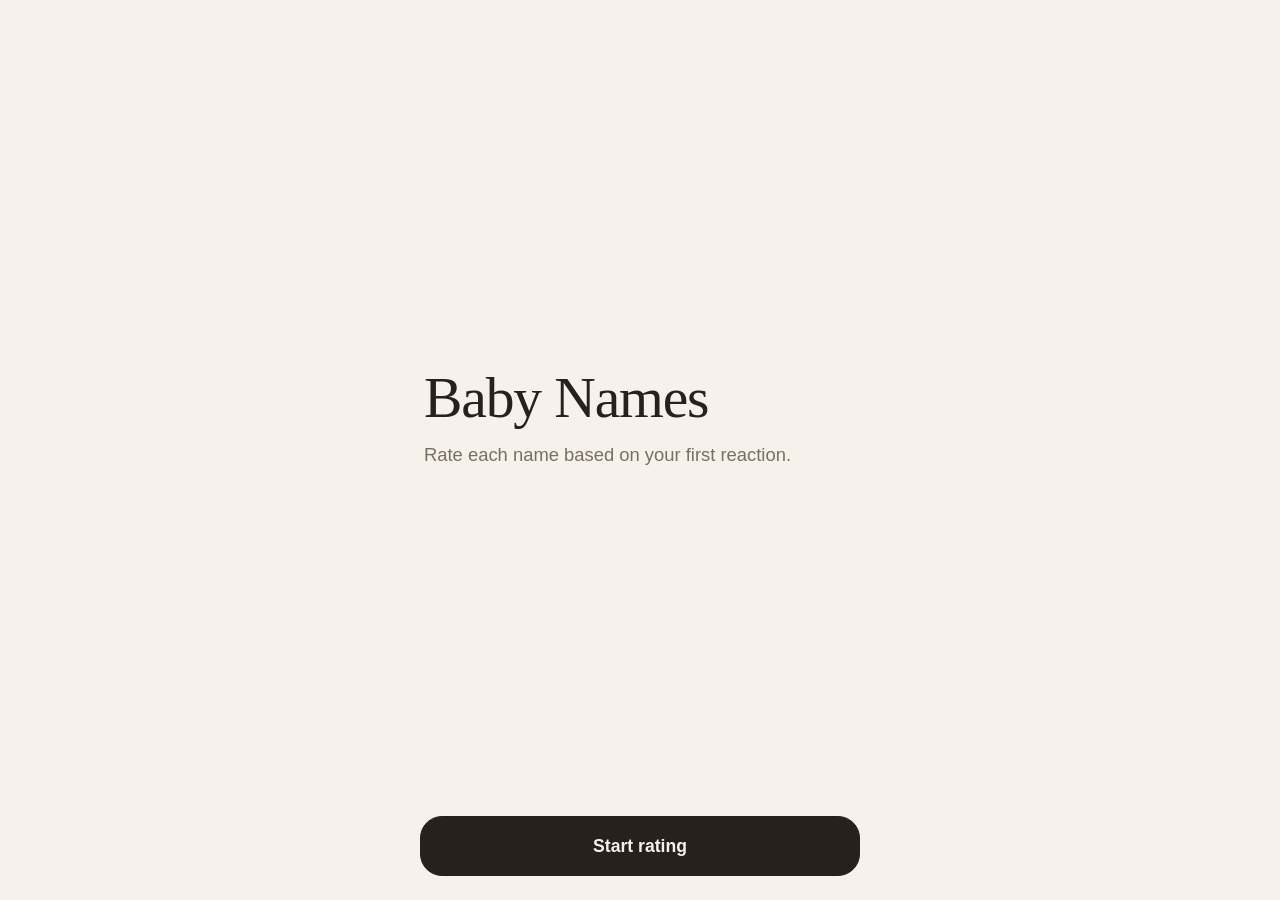
==== index.html @ f1b8fdba "Baby name rating app Co-Authored-By: Claude Opus 5.5 <noreply@anthropic.com>" ====
<!doctype html>
<html lang="en">
<head>
  <meta charset="utf-8">
  <meta name="viewport" content="width=device-width, initial-scale=1, viewport-fit=cover">
  <meta name="theme-color" content="#f6f1ea" media="(prefers-color-scheme: light)">
  <meta name="theme-color" content="#1a1714" media="(prefers-color-scheme: dark)">
  <meta name="robots" content="noindex">
  <title>Baby Names</title>
  <link rel="icon" href="data:image/svg+xml,%3Csvg xmlns='http://www.w3.org/2000/svg' viewBox='0 0 100 100'%3E%3Ccircle cx='50' cy='50' r='46' fill='%23c06a4a'/%3E%3C/svg%3E">
  <link rel="stylesheet" href="style.css">
</head>
<body>
  <main>
    <!-- Start -->
    <section id="screen-start" class="screen screen-start">
      <div class="start-inner">
        <h1 class="title">Baby Names</h1>
        <p class="lede">Rate each name based on your first reaction.</p>
        <p id="start-progress" class="muted" hidden></p>
      </div>
      <div class="actions">
        <button id="btn-start" class="btn btn-primary" type="button">Start rating</button>
        <button id="btn-continue" class="btn btn-primary" type="button" hidden>Continue</button>
        <button id="btn-restart" class="btn btn-quiet" type="button" hidden>Start again</button>
      </div>
    </section>

    <!-- Rating -->
    <section id="screen-rate" class="screen screen-rate" hidden>
      <header class="topbar">
        <button id="btn-back" class="link-btn" type="button">‹ Back</button>
        <span id="progress-text" class="progress-text" aria-live="polite"></span>
        <button id="btn-fwd" class="link-btn" type="button">Next ›</button>
      </header>
      <div class="progress" aria-hidden="true"><div id="progress-bar" class="progress-bar"></div></div>

      <div class="name-wrap">
        <h2 id="current-name" class="name"></h2>
      </div>

      <div class="choices" role="group" aria-label="Your rating">
        <button class="choice choice-like" type="button" data-rating="Like" aria-pressed="false">
          <span class="emoji" aria-hidden="true">❤️</span> Like
        </button>
        <button class="choice choice-meh" type="button" data-rating="Meh" aria-pressed="false">
          <span class="emoji" aria-hidden="true">😐</span> Meh
        </button>
        <button class="choice choice-nope" type="button" data-rating="Don't like" aria-pressed="false">
          <span class="emoji" aria-hidden="true">❌</span> Don’t like
        </button>
      </div>
    </section>

    <!-- Done -->
    <section id="screen-done" class="screen screen-done" hidden>
      <div class="done-inner">
        <h1 class="title">All done!</h1>
        <p id="done-count" class="lede"></p>
        <ul class="tally">
          <li><span aria-hidden="true">❤️</span> <strong id="tally-like">0</strong> Like</li>
          <li><span aria-hidden="true">😐</span> <strong id="tally-meh">0</strong> Meh</li>
          <li><span aria-hidden="true">❌</span> <strong id="tally-nope">0</strong> Don’t like</li>
        </ul>
      </div>
      <div class="actions">
        <button id="btn-download" class="btn btn-primary" type="button">Download CSV</button>
        <button id="btn-copy" class="btn" type="button">Copy results</button>
        <button id="btn-review" class="btn" type="button">Review ratings</button>
        <button id="btn-restart-done" class="btn btn-quiet" type="button">Start again</button>
      </div>
    </section>

    <!-- Review -->
    <section id="screen-review" class="screen screen-review" hidden>
      <header class="review-head">
        <h1 class="review-title">Your ratings</h1>
        <button id="btn-review-done" class="link-btn" type="button">Done</button>
      </header>
      <div id="filters" class="filters" role="group" aria-label="Filter"></div>
      <ul id="review-list" class="review-list"></ul>
    </section>
  </main>

  <script src="names.js"></script>
  <script src="app.js"></script>
</body>
</html>
---- style.css ----
:root {
  --bg: #f6f1ea;
  --surface: #fffcf8;
  --ink: #26211d;
  --muted: #7a6e64;
  --line: #e4dacd;
  --accent: #c06a4a;

  --like: #2f7a55;
  --like-soft: #e2efe6;
  --meh: #94650f;
  --meh-soft: #f4ead4;
  --nope: #b0432d;
  --nope-soft: #f5e0d9;

  --radius: 22px;
  --serif: ui-serif, "New York", "Iowan Old Style", "Palatino Linotype", Palatino, Georgia, serif;
  --sans: ui-sans-serif, -apple-system, BlinkMacSystemFont, "Segoe UI", Roboto, "Helvetica Neue", Arial, sans-serif;
  color-scheme: light dark;
}

@media (prefers-color-scheme: dark) {
  :root {
    --bg: #1a1714;
    --surface: #24201c;
    --ink: #f3ece4;
    --muted: #a99d92;
    --line: #3a332d;
    --accent: #e08b69;

    --like: #79c99c;
    --like-soft: #1f3328;
    --meh: #e2b55c;
    --meh-soft: #362b17;
    --nope: #ec8a74;
    --nope-soft: #3b221c;
  }
}

*, *::before, *::after { box-sizing: border-box; }

html, body { margin: 0; height: 100%; }

body {
  background: var(--bg);
  color: var(--ink);
  font-family: var(--sans);
  font-size: 17px;
  line-height: 1.4;
  -webkit-font-smoothing: antialiased;
  -webkit-tap-highlight-color: transparent;
}

button {
  font: inherit;
  color: inherit;
  cursor: pointer;
  touch-action: manipulation;
}

button:focus-visible {
  outline: 3px solid var(--accent);
  outline-offset: 3px;
}

[hidden] { display: none !important; }

/* ---------- Screens ---------- */

.screen {
  display: flex;
  flex-direction: column;
  min-height: 100vh;
  min-height: 100dvh;
  max-width: 480px;
  margin: 0 auto;
  padding:
    max(20px, env(safe-area-inset-top))
    max(20px, env(safe-area-inset-right))
    max(24px, env(safe-area-inset-bottom))
    max(20px, env(safe-area-inset-left));
}

.title {
  font-family: var(--serif);
  font-weight: 500;
  font-size: clamp(2.6rem, 12vw, 3.6rem);
  letter-spacing: -0.02em;
  line-height: 1.05;
  margin: 0 0 14px;
}

.lede {
  font-size: 1.15rem;
  color: var(--muted);
  margin: 0;
}

.muted { color: var(--muted); }

.start-inner,
.done-inner {
  flex: 1;
  display: flex;
  flex-direction: column;
  justify-content: center;
  padding: 40px 4px;
}

.actions {
  display: grid;
  gap: 12px;
}

/* ---------- Buttons ---------- */

.btn {
  min-height: 60px;
  padding: 14px 20px;
  border-radius: var(--radius);
  border: 1.5px solid var(--line);
  background: var(--surface);
  font-size: 1.1rem;
  font-weight: 600;
  transition: transform 0.08s ease, background-color 0.15s ease;
}

.btn:active { transform: scale(0.98); }

.btn-primary {
  background: var(--ink);
  border-color: var(--ink);
  color: var(--bg);
}

.btn-quiet {
  background: transparent;
  border-color: transparent;
  color: var(--muted);
  font-weight: 500;
  min-height: 48px;
}

.link-btn {
  background: none;
  border: 0;
  padding: 10px 4px;
  min-height: 44px;
  min-width: 64px;
  color: var(--muted);
  font-size: 1rem;
}

/* ---------- Rating screen ---------- */

.topbar {
  display: flex;
  align-items: center;
  justify-content: space-between;
  gap: 8px;
}

.topbar .link-btn:first-child { text-align: left; }
.topbar .link-btn:last-child { text-align: right; }

.topbar .link-btn.is-hidden { visibility: hidden; }

.progress-text {
  font-variant-numeric: tabular-nums;
  color: var(--muted);
  font-size: 0.95rem;
}

.progress {
  height: 6px;
  margin-top: 6px;
  border-radius: 99px;
  background: var(--line);
  overflow: hidden;
}

.progress-bar {
  height: 100%;
  width: 0;
  border-radius: inherit;
  background: var(--accent);
  transition: width 0.25s ease;
}

.name-wrap {
  flex: 1;
  display: flex;
  align-items: center;
  justify-content: center;
  padding: 32px 0;
  min-height: 180px;
}

.name {
  font-family: var(--serif);
  font-weight: 500;
  font-size: clamp(3.4rem, 18vw, 6rem);
  letter-spacing: -0.02em;
  line-height: 1;
  margin: 0;
  text-align: center;
  overflow-wrap: anywhere;
  transition: opacity 0.14s ease, transform 0.14s ease;
}

.name.leaving { opacity: 0; transform: translateY(-12px); }
.name.entering { opacity: 0; transform: translateY(12px); transition: none; }

.choices {
  display: grid;
  gap: 12px;
}

.choice {
  display: flex;
  align-items: center;
  justify-content: center;
  gap: 12px;
  min-height: 76px;
  padding: 16px 20px;
  border-radius: var(--radius);
  border: 2px solid var(--line);
  background: var(--surface);
  font-size: 1.3rem;
  font-weight: 600;
  transition: transform 0.08s ease, background-color 0.12s ease, border-color 0.12s ease, color 0.12s ease;
}

.choice .emoji { font-size: 1.5rem; line-height: 1; }

.choice:active { transform: scale(0.98); }

.choice-like[aria-pressed="true"] { background: var(--like-soft); border-color: var(--like); color: var(--like); }
.choice-meh[aria-pressed="true"]  { background: var(--meh-soft);  border-color: var(--meh);  color: var(--meh); }
.choice-nope[aria-pressed="true"] { background: var(--nope-soft); border-color: var(--nope); color: var(--nope); }

@media (hover: hover) {
  .btn:hover:not(.btn-primary), .choice:hover { border-color: var(--muted); }
  .link-btn:hover { color: var(--ink); }
}

/* ---------- Done screen ---------- */

.tally {
  list-style: none;
  padding: 0;
  margin: 28px 0 0;
  display: grid;
  gap: 10px;
  font-size: 1.2rem;
}

.tally strong {
  display: inline-block;
  min-width: 2ch;
  font-variant-numeric: tabular-nums;
}

/* ---------- Review screen ---------- */

.review-head {
  display: flex;
  align-items: center;
  justify-content: space-between;
  margin-bottom: 12px;
}

.review-title {
  font-family: var(--serif);
  font-weight: 500;
  font-size: 2rem;
  margin: 0;
}

.review-head .link-btn { color: var(--ink); font-weight: 600; text-align: right; }

.filters {
  display: flex;
  gap: 8px;
  overflow-x: auto;
  padding-bottom: 12px;
  margin: 0 -4px;
  padding-left: 4px;
  scrollbar-width: none;
}

.chip {
  flex: none;
  min-height: 40px;
  padding: 8px 14px;
  border-radius: 99px;
  border: 1.5px solid var(--line);
  background: var(--surface);
  font-size: 0.95rem;
  white-space: nowrap;
}

.chip[aria-pressed="true"] {
  background: var(--ink);
  border-color: var(--ink);
  color: var(--bg);
}

.review-list {
  list-style: none;
  margin: 0;
  padding: 0;
}

.review-row {
  display: flex;
  align-items: center;
  justify-content: space-between;
  gap: 12px;
  padding: 10px 0;
  border-bottom: 1px solid var(--line);
}

.review-name {
  font-family: var(--serif);
  font-size: 1.35rem;
  overflow-wrap: anywhere;
}

.seg {
  display: flex;
  gap: 6px;
  flex: none;
}

.seg button {
  width: 48px;
  height: 44px;
  border-radius: 14px;
  border: 1.5px solid var(--line);
  background: var(--surface);
  font-size: 1.15rem;
  line-height: 1;
  opacity: 0.55;
  transition: opacity 0.12s ease, background-color 0.12s ease, border-color 0.12s ease;
}

.seg button[aria-pressed="true"] { opacity: 1; }
.seg button[data-rating="Like"][aria-pressed="true"] { background: var(--like-soft); border-color: var(--like); }
.seg button[data-rating="Meh"][aria-pressed="true"] { background: var(--meh-soft); border-color: var(--meh); }
.seg button[data-rating="Don't like"][aria-pressed="true"] { background: var(--nope-soft); border-color: var(--nope); }

.empty { color: var(--muted); padding: 24px 0; }

/* ---------- Larger screens ---------- */

@media (min-height: 760px) {
  .choice { min-height: 84px; }
}

@media (prefers-reduced-motion: reduce) {
  *, *::before, *::after { transition: none !important; }
}
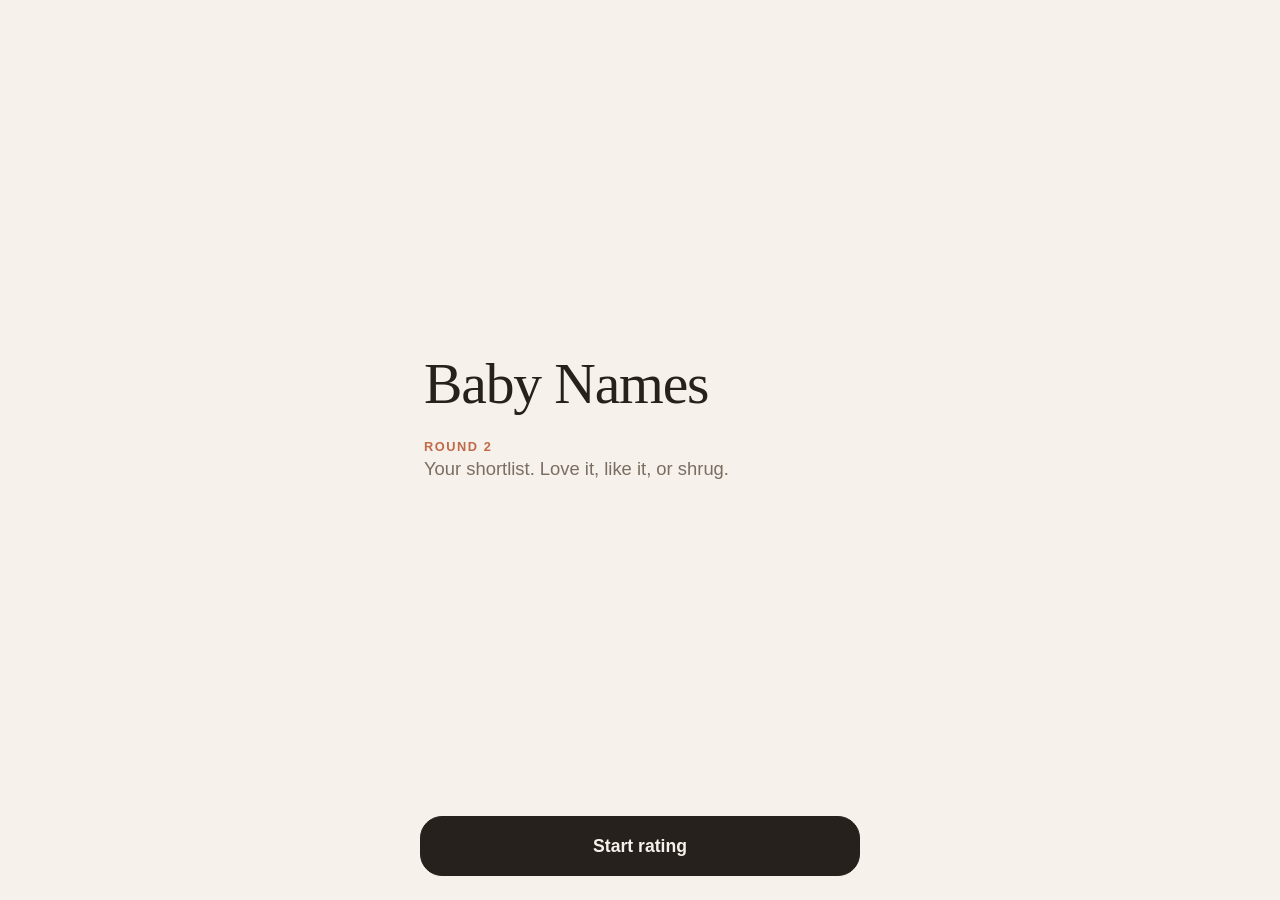
==== commit 90c9e3a2: "Round 2: shortlist of 35 names rated Love / Like / Meh Keeps only names neither of us rated Don't li" ====
--- a/index.html
+++ b/index.html
@@ -16,7 +16,8 @@
     <section id="screen-start" class="screen screen-start">
       <div class="start-inner">
         <h1 class="title">Baby Names</h1>
-        <p class="lede">Rate each name based on your first reaction.</p>
+        <p class="eyebrow">Round 2</p>
+        <p class="lede">Your shortlist. Love it, like it, or shrug.</p>
         <p id="start-progress" class="muted" hidden></p>
       </div>
       <div class="actions">
@@ -40,14 +41,14 @@
       </div>
 
       <div class="choices" role="group" aria-label="Your rating">
+        <button class="choice choice-love" type="button" data-rating="Love" aria-pressed="false">
+          <span class="emoji" aria-hidden="true">❤️</span> Love
+        </button>
         <button class="choice choice-like" type="button" data-rating="Like" aria-pressed="false">
-          <span class="emoji" aria-hidden="true">❤️</span> Like
+          <span class="emoji" aria-hidden="true">👍</span> Like
         </button>
         <button class="choice choice-meh" type="button" data-rating="Meh" aria-pressed="false">
-          <span class="emoji" aria-hidden="true">😐</span> Meh
-        </button>
-        <button class="choice choice-nope" type="button" data-rating="Don't like" aria-pressed="false">
-          <span class="emoji" aria-hidden="true">❌</span> Don’t like
+          <span class="emoji" aria-hidden="true">🤷</span> Meh
         </button>
       </div>
     </section>
@@ -58,9 +59,9 @@
         <h1 class="title">All done!</h1>
         <p id="done-count" class="lede"></p>
         <ul class="tally">
-          <li><span aria-hidden="true">❤️</span> <strong id="tally-like">0</strong> Like</li>
-          <li><span aria-hidden="true">😐</span> <strong id="tally-meh">0</strong> Meh</li>
-          <li><span aria-hidden="true">❌</span> <strong id="tally-nope">0</strong> Don’t like</li>
+          <li><span aria-hidden="true">❤️</span> <strong id="tally-love">0</strong> Love</li>
+          <li><span aria-hidden="true">👍</span> <strong id="tally-like">0</strong> Like</li>
+          <li><span aria-hidden="true">🤷</span> <strong id="tally-meh">0</strong> Meh</li>
         </ul>
       </div>
       <div class="actions">
--- a/style.css
+++ b/style.css
@@ -10,8 +10,8 @@
   --like-soft: #e2efe6;
   --meh: #94650f;
   --meh-soft: #f4ead4;
-  --nope: #b0432d;
-  --nope-soft: #f5e0d9;
+  --love: #b8325a;
+  --love-soft: #f7dfe6;
 
   --radius: 22px;
   --serif: ui-serif, "New York", "Iowan Old Style", "Palatino Linotype", Palatino, Georgia, serif;
@@ -32,8 +32,8 @@
     --like-soft: #1f3328;
     --meh: #e2b55c;
     --meh-soft: #362b17;
-    --nope: #ec8a74;
-    --nope-soft: #3b221c;
+    --love: #f08aa6;
+    --love-soft: #3b1f28;
   }
 }
 
@@ -98,6 +98,15 @@
 
 .muted { color: var(--muted); }
 
+.eyebrow {
+  margin: 10px 0 0;
+  color: var(--accent);
+  font-size: 0.8rem;
+  font-weight: 600;
+  letter-spacing: 0.12em;
+  text-transform: uppercase;
+}
+
 .start-inner,
 .done-inner {
   flex: 1;
@@ -235,9 +244,9 @@
 
 .choice:active { transform: scale(0.98); }
 
+.choice-love[aria-pressed="true"] { background: var(--love-soft); border-color: var(--love); color: var(--love); }
 .choice-like[aria-pressed="true"] { background: var(--like-soft); border-color: var(--like); color: var(--like); }
 .choice-meh[aria-pressed="true"]  { background: var(--meh-soft);  border-color: var(--meh);  color: var(--meh); }
-.choice-nope[aria-pressed="true"] { background: var(--nope-soft); border-color: var(--nope); color: var(--nope); }
 
 @media (hover: hover) {
   .btn:hover:not(.btn-primary), .choice:hover { border-color: var(--muted); }
@@ -346,9 +355,9 @@
 }
 
 .seg button[aria-pressed="true"] { opacity: 1; }
+.seg button[data-rating="Love"][aria-pressed="true"] { background: var(--love-soft); border-color: var(--love); }
 .seg button[data-rating="Like"][aria-pressed="true"] { background: var(--like-soft); border-color: var(--like); }
 .seg button[data-rating="Meh"][aria-pressed="true"] { background: var(--meh-soft); border-color: var(--meh); }
-.seg button[data-rating="Don't like"][aria-pressed="true"] { background: var(--nope-soft); border-color: var(--nope); }
 
 .empty { color: var(--muted); padding: 24px 0; }
 
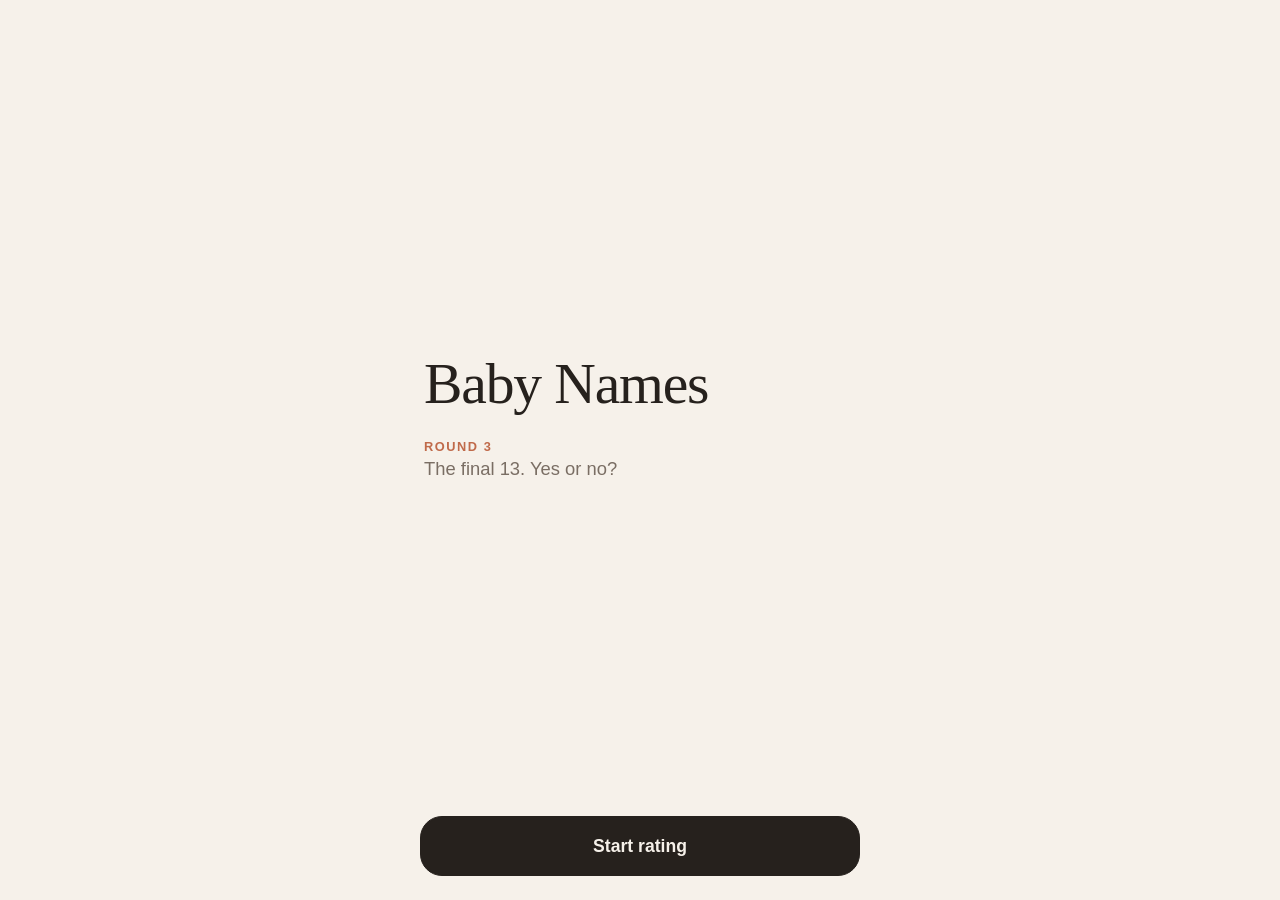
==== commit 1db1c0a4: "Round 3: the 13 names we both loved or liked, answered Yes / No Keeps the round 2 names both of us r" ====
--- a/index.html
+++ b/index.html
@@ -8,7 +8,7 @@
   <meta name="robots" content="noindex">
   <title>Baby Names</title>
   <link rel="icon" href="data:image/svg+xml,%3Csvg xmlns='http://www.w3.org/2000/svg' viewBox='0 0 100 100'%3E%3Ccircle cx='50' cy='50' r='46' fill='%23c06a4a'/%3E%3C/svg%3E">
-  <link rel="stylesheet" href="style.css">
+  <link rel="stylesheet" href="style.css?v=3">
 </head>
 <body>
   <main>
@@ -16,8 +16,8 @@
     <section id="screen-start" class="screen screen-start">
       <div class="start-inner">
         <h1 class="title">Baby Names</h1>
-        <p class="eyebrow">Round 2</p>
-        <p class="lede">Your shortlist. Love it, like it, or shrug.</p>
+        <p class="eyebrow">Round 3</p>
+        <p class="lede">The final 13. Yes or no?</p>
         <p id="start-progress" class="muted" hidden></p>
       </div>
       <div class="actions">
@@ -37,18 +37,18 @@
       <div class="progress" aria-hidden="true"><div id="progress-bar" class="progress-bar"></div></div>
 
       <div class="name-wrap">
-        <h2 id="current-name" class="name"></h2>
+        <h2 class="full-name">
+          <span id="current-name" class="name"></span>
+          <span id="current-surname" class="surname"></span>
+        </h2>
       </div>
 
-      <div class="choices" role="group" aria-label="Your rating">
-        <button class="choice choice-love" type="button" data-rating="Love" aria-pressed="false">
-          <span class="emoji" aria-hidden="true">❤️</span> Love
+      <div class="choices choices-pair" role="group" aria-label="Your answer">
+        <button class="choice choice-yes" type="button" data-rating="Yes" aria-pressed="false">
+          <span class="emoji" aria-hidden="true">✅</span> Yes
         </button>
-        <button class="choice choice-like" type="button" data-rating="Like" aria-pressed="false">
-          <span class="emoji" aria-hidden="true">👍</span> Like
-        </button>
-        <button class="choice choice-meh" type="button" data-rating="Meh" aria-pressed="false">
-          <span class="emoji" aria-hidden="true">🤷</span> Meh
+        <button class="choice choice-no" type="button" data-rating="No" aria-pressed="false">
+          <span class="emoji" aria-hidden="true">❌</span> No
         </button>
       </div>
     </section>
@@ -59,15 +59,14 @@
         <h1 class="title">All done!</h1>
         <p id="done-count" class="lede"></p>
         <ul class="tally">
-          <li><span aria-hidden="true">❤️</span> <strong id="tally-love">0</strong> Love</li>
-          <li><span aria-hidden="true">👍</span> <strong id="tally-like">0</strong> Like</li>
-          <li><span aria-hidden="true">🤷</span> <strong id="tally-meh">0</strong> Meh</li>
+          <li><span aria-hidden="true">✅</span> <strong id="tally-yes">0</strong> Yes</li>
+          <li><span aria-hidden="true">❌</span> <strong id="tally-no">0</strong> No</li>
         </ul>
       </div>
       <div class="actions">
         <button id="btn-download" class="btn btn-primary" type="button">Download CSV</button>
         <button id="btn-copy" class="btn" type="button">Copy results</button>
-        <button id="btn-review" class="btn" type="button">Review ratings</button>
+        <button id="btn-review" class="btn" type="button">Review answers</button>
         <button id="btn-restart-done" class="btn btn-quiet" type="button">Start again</button>
       </div>
     </section>
@@ -75,7 +74,7 @@
     <!-- Review -->
     <section id="screen-review" class="screen screen-review" hidden>
       <header class="review-head">
-        <h1 class="review-title">Your ratings</h1>
+        <h1 class="review-title">Your answers</h1>
         <button id="btn-review-done" class="link-btn" type="button">Done</button>
       </header>
       <div id="filters" class="filters" role="group" aria-label="Filter"></div>
@@ -83,7 +82,7 @@
     </section>
   </main>
 
-  <script src="names.js"></script>
-  <script src="app.js"></script>
+  <script src="names.js?v=3"></script>
+  <script src="app.js?v=3"></script>
 </body>
 </html>
--- a/style.css
+++ b/style.css
@@ -6,12 +6,10 @@
   --line: #e4dacd;
   --accent: #c06a4a;
 
-  --like: #2f7a55;
-  --like-soft: #e2efe6;
-  --meh: #94650f;
-  --meh-soft: #f4ead4;
-  --love: #b8325a;
-  --love-soft: #f7dfe6;
+  --yes: #2f7a55;
+  --yes-soft: #e2efe6;
+  --no: #b0432d;
+  --no-soft: #f5e0d9;
 
   --radius: 22px;
   --serif: ui-serif, "New York", "Iowan Old Style", "Palatino Linotype", Palatino, Georgia, serif;
@@ -28,12 +26,10 @@
     --line: #3a332d;
     --accent: #e08b69;
 
-    --like: #79c99c;
-    --like-soft: #1f3328;
-    --meh: #e2b55c;
-    --meh-soft: #362b17;
-    --love: #f08aa6;
-    --love-soft: #3b1f28;
+    --yes: #79c99c;
+    --yes-soft: #1f3328;
+    --no: #ec8a74;
+    --no-soft: #3b221c;
   }
 }
 
@@ -205,16 +201,34 @@
   min-height: 180px;
 }
 
-.name {
+.full-name {
+  display: flex;
+  flex-direction: column;
+  align-items: center;
+  gap: 14px;
+  margin: 0;
   font-family: var(--serif);
   font-weight: 500;
+  text-align: center;
+}
+
+.name {
+  display: block;
   font-size: clamp(3.4rem, 18vw, 6rem);
   letter-spacing: -0.02em;
   line-height: 1;
-  margin: 0;
-  text-align: center;
   overflow-wrap: anywhere;
   transition: opacity 0.14s ease, transform 0.14s ease;
+}
+
+/* The surname stays put while first names change above it. */
+.surname {
+  display: block;
+  color: var(--muted);
+  font-size: clamp(1.4rem, 7vw, 2rem);
+  letter-spacing: 0.01em;
+  line-height: 1.1;
+  white-space: nowrap;
 }
 
 .name.leaving { opacity: 0; transform: translateY(-12px); }
@@ -244,9 +258,12 @@
 
 .choice:active { transform: scale(0.98); }
 
-.choice-love[aria-pressed="true"] { background: var(--love-soft); border-color: var(--love); color: var(--love); }
-.choice-like[aria-pressed="true"] { background: var(--like-soft); border-color: var(--like); color: var(--like); }
-.choice-meh[aria-pressed="true"]  { background: var(--meh-soft);  border-color: var(--meh);  color: var(--meh); }
+.choices-pair { grid-template-columns: 1fr 1fr; }
+.choices-pair .choice { min-height: 104px; flex-direction: column; gap: 6px; font-size: 1.35rem; }
+.choices-pair .choice .emoji { font-size: 1.8rem; }
+
+.choice-yes[aria-pressed="true"] { background: var(--yes-soft); border-color: var(--yes); color: var(--yes); }
+.choice-no[aria-pressed="true"]  { background: var(--no-soft);  border-color: var(--no);  color: var(--no); }
 
 @media (hover: hover) {
   .btn:hover:not(.btn-primary), .choice:hover { border-color: var(--muted); }
@@ -355,9 +372,8 @@
 }
 
 .seg button[aria-pressed="true"] { opacity: 1; }
-.seg button[data-rating="Love"][aria-pressed="true"] { background: var(--love-soft); border-color: var(--love); }
-.seg button[data-rating="Like"][aria-pressed="true"] { background: var(--like-soft); border-color: var(--like); }
-.seg button[data-rating="Meh"][aria-pressed="true"] { background: var(--meh-soft); border-color: var(--meh); }
+.seg button[data-rating="Yes"][aria-pressed="true"] { background: var(--yes-soft); border-color: var(--yes); }
+.seg button[data-rating="No"][aria-pressed="true"] { background: var(--no-soft); border-color: var(--no); }
 
 .empty { color: var(--muted); padding: 24px 0; }
 
